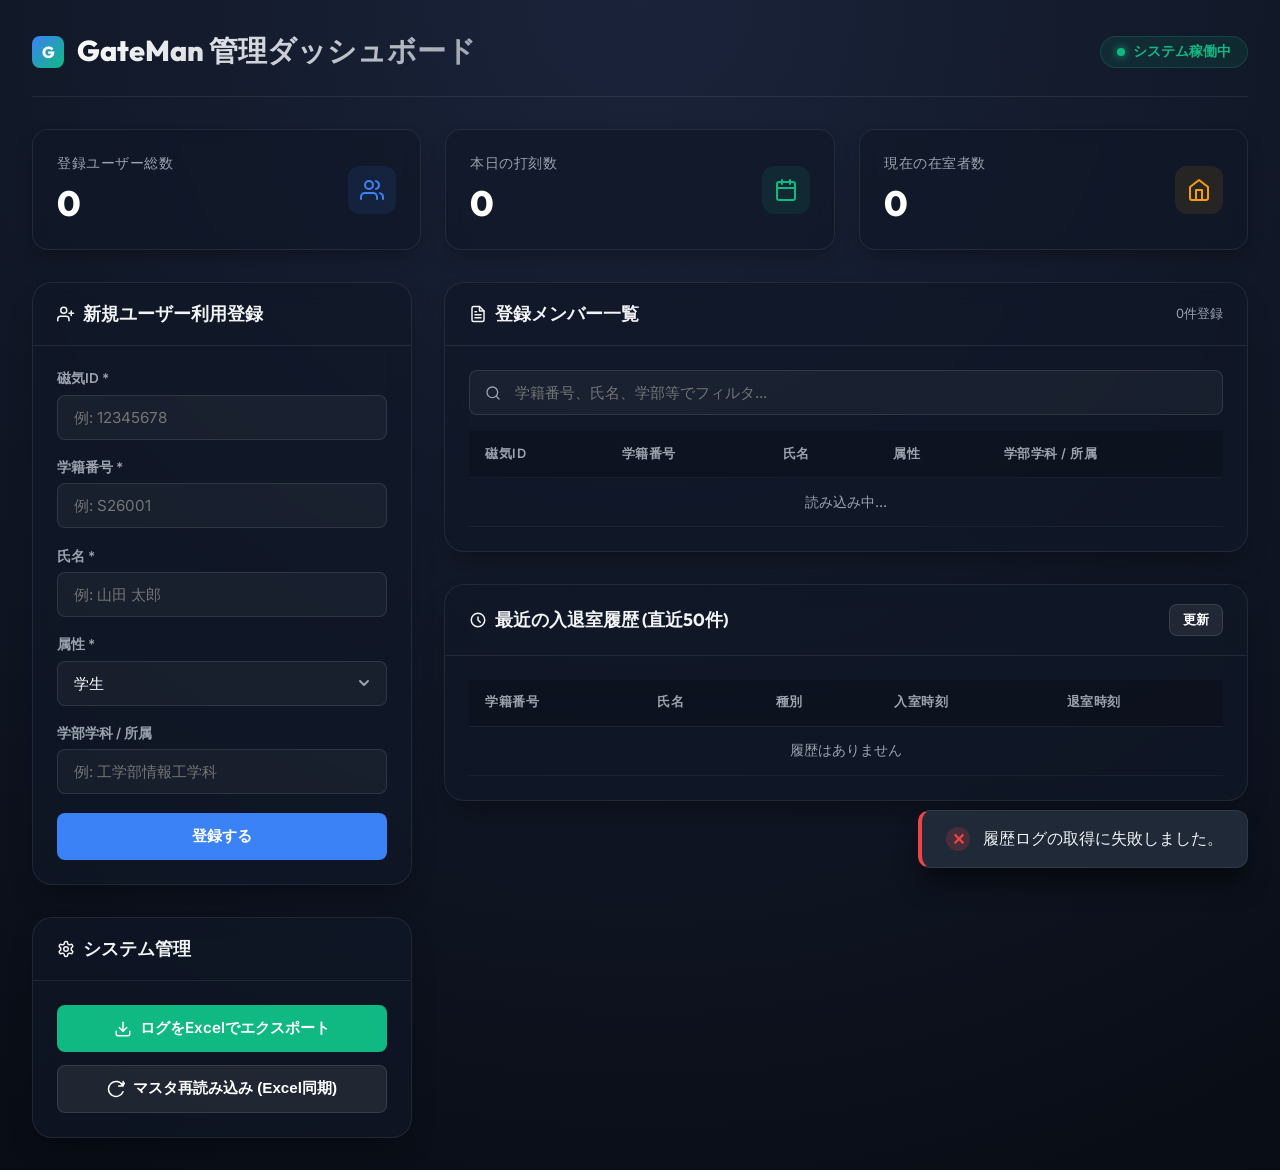
==== templates/admin.html @ 126aa4ab "initial commit" ====
<!DOCTYPE html>
<html lang="ja">
<head>
    <meta charset="UTF-8">
    <meta name="viewport" content="width=device-width, initial-scale=1.0">
    <title>GateMan - 管理者用ダッシュボード</title>
    <!-- Google Fonts -->
    <link rel="preconnect" href="https://fonts.googleapis.com">
    <link rel="preconnect" href="https://fonts.gstatic.com" crossorigin>
    <link href="https://fonts.googleapis.com/css2?family=Inter:wght@300;400;600;700&family=Outfit:wght@500;700;800&display=swap" rel="stylesheet">
    <style>
        :root {
            --bg-color: #080c14;
            --bg-gradient: radial-gradient(circle at 50% 0%, #1a233a 0%, #080c14 100%);
            --primary: #3b82f6;
            --primary-glow: rgba(59, 130, 246, 0.3);
            --success: #10b981;
            --warning: #f59e0b;
            --danger: #ef4444;
            --text-main: #f3f4f6;
            --text-muted: #9ca3af;
            --glass-bg: rgba(17, 24, 39, 0.7);
            --glass-border: rgba(255, 255, 255, 0.08);
            --card-padding: 1.5rem;
        }

        * {
            box-sizing: border-box;
            margin: 0;
            padding: 0;
        }

        body {
            font-family: 'Inter', 'Segoe UI', Meiryo, sans-serif;
            background: var(--bg-color);
            background-image: var(--bg-gradient);
            color: var(--text-main);
            min-height: 100vh;
            padding: 2rem;
        }

        .container {
            max-width: 1400px;
            margin: 0 auto;
            display: flex;
            flex-direction: column;
            gap: 2rem;
        }

        /* Header styling */
        header {
            display: flex;
            justify-content: space-between;
            align-items: center;
            border-bottom: 1px solid var(--glass-border);
            padding-bottom: 1.5rem;
        }

        .header-title {
            display: flex;
            align-items: center;
            gap: 0.8rem;
        }

        .logo-symbol {
            width: 32px;
            height: 32px;
            border-radius: 8px;
            background: linear-gradient(135deg, var(--primary), var(--success));
            display: flex;
            align-items: center;
            justify-content: center;
            font-weight: 800;
            color: #ffffff;
            font-family: 'Outfit', sans-serif;
        }

        h1 {
            font-family: 'Outfit', sans-serif;
            font-size: 1.8rem;
            font-weight: 800;
            background: linear-gradient(135deg, #ffffff, var(--text-muted));
            -webkit-background-clip: text;
            -webkit-text-fill-color: transparent;
        }

        .status-badge {
            display: flex;
            align-items: center;
            gap: 0.5rem;
            background: rgba(16, 185, 129, 0.1);
            color: var(--success);
            padding: 0.4rem 1rem;
            border-radius: 100px;
            font-size: 0.85rem;
            font-weight: 600;
            border: 1px solid rgba(16, 185, 129, 0.2);
        }

        .status-dot {
            width: 8px;
            height: 8px;
            border-radius: 50%;
            background: var(--success);
            box-shadow: 0 0 8px var(--success);
        }

        /* Stats Grid */
        .stats-grid {
            display: grid;
            grid-template-columns: repeat(auto-fit, minmax(280px, 1fr));
            gap: 1.5rem;
        }

        .stat-card {
            background: var(--glass-bg);
            border: 1px solid var(--glass-border);
            border-radius: 16px;
            padding: 1.5rem;
            display: flex;
            align-items: center;
            justify-content: space-between;
            box-shadow: 0 10px 20px -5px rgba(0, 0, 0, 0.3);
            backdrop-filter: blur(8px);
        }

        .stat-info h3 {
            font-size: 0.9rem;
            color: var(--text-muted);
            font-weight: 500;
            text-transform: uppercase;
            letter-spacing: 0.5px;
            margin-bottom: 0.5rem;
        }

        .stat-value {
            font-size: 2.2rem;
            font-weight: 800;
            font-family: 'Outfit', sans-serif;
            color: #ffffff;
        }

        .stat-icon {
            width: 48px;
            height: 48px;
            border-radius: 12px;
            background: rgba(59, 130, 246, 0.1);
            color: var(--primary);
            display: flex;
            align-items: center;
            justify-content: center;
        }

        .stat-card:nth-child(2) .stat-icon {
            background: rgba(16, 185, 129, 0.1);
            color: var(--success);
        }

        .stat-card:nth-child(3) .stat-icon {
            background: rgba(245, 158, 11, 0.1);
            color: var(--warning);
        }

        /* Main Dashboard Grid Layout */
        .dashboard-content {
            display: grid;
            grid-template-columns: 380px 1fr;
            gap: 2rem;
            align-items: start;
        }

        @media (max-width: 1024px) {
            .dashboard-content {
                grid-template-columns: 1fr;
            }
        }

        .panel-col {
            display: flex;
            flex-direction: column;
            gap: 2rem;
        }

        /* Card panels */
        .card {
            background: var(--glass-bg);
            border: 1px solid var(--glass-border);
            border-radius: 20px;
            box-shadow: 0 15px 30px -10px rgba(0, 0, 0, 0.4);
            backdrop-filter: blur(12px);
            overflow: hidden;
        }

        .card-header {
            padding: 1.2rem var(--card-padding);
            border-bottom: 1px solid var(--glass-border);
            display: flex;
            justify-content: space-between;
            align-items: center;
        }

        .card-title {
            font-family: 'Outfit', sans-serif;
            font-size: 1.1rem;
            font-weight: 700;
            display: flex;
            align-items: center;
            gap: 0.5rem;
        }

        .card-body {
            padding: var(--card-padding);
        }

        /* Forms */
        .form-group {
            margin-bottom: 1.2rem;
        }

        .form-group label {
            display: block;
            font-size: 0.85rem;
            font-weight: 600;
            color: var(--text-muted);
            margin-bottom: 0.4rem;
        }

        .form-control {
            width: 100%;
            background: rgba(255, 255, 255, 0.04);
            border: 1px solid rgba(255, 255, 255, 0.1);
            border-radius: 8px;
            padding: 0.75rem 1rem;
            color: #ffffff;
            font-family: inherit;
            font-size: 0.95rem;
            outline: none;
            transition: all 0.2s;
        }

        .form-control:focus {
            border-color: var(--primary);
            background: rgba(255, 255, 255, 0.08);
            box-shadow: 0 0 0 3px rgba(59, 130, 246, 0.15);
        }

        select.form-control {
            appearance: none;
            background-image: url("data:image/svg+xml,%3Csvg xmlns='http://www.w3.org/2000/svg' width='12' height='12' fill='none' stroke='%239ca3af' stroke-width='2' stroke-linecap='round' stroke-linejoin='round'%3E%3Cpolyline points='2 4 6 8 10 4'/%3E%3C/svg%3E");
            background-repeat: no-repeat;
            background-position: right 1rem center;
            padding-right: 2.5rem;
        }

        select.form-control option {
            background-color: #111827;
            color: #ffffff;
        }

        /* Buttons */
        .btn {
            width: 100%;
            padding: 0.8rem 1.2rem;
            border: none;
            border-radius: 8px;
            font-size: 0.95rem;
            font-weight: 600;
            cursor: pointer;
            display: inline-flex;
            align-items: center;
            justify-content: center;
            gap: 0.5rem;
            transition: all 0.2s;
            color: #ffffff;
        }

        .btn-primary {
            background: var(--primary);
        }

        .btn-primary:hover {
            background: #2563eb;
            box-shadow: 0 0 15px var(--primary-glow);
        }

        .btn-success {
            background: var(--success);
        }

        .btn-success:hover {
            background: #059669;
            box-shadow: 0 0 15px rgba(16, 185, 129, 0.3);
        }

        .btn-secondary {
            background: rgba(255, 255, 255, 0.08);
            border: 1px solid rgba(255, 255, 255, 0.1);
        }

        .btn-secondary:hover {
            background: rgba(255, 255, 255, 0.15);
        }

        .btn-group {
            display: flex;
            flex-direction: column;
            gap: 0.8rem;
        }

        /* Tables & Lists */
        .table-responsive {
            width: 100%;
            overflow-x: auto;
        }

        .data-table {
            width: 100%;
            border-collapse: collapse;
            text-align: left;
            font-size: 0.9rem;
        }

        .data-table th, .data-table td {
            padding: 0.9rem 1rem;
            border-bottom: 1px solid rgba(255, 255, 255, 0.05);
        }

        .data-table th {
            font-weight: 600;
            color: var(--text-muted);
            background: rgba(0, 0, 0, 0.2);
            font-size: 0.8rem;
            text-transform: uppercase;
            letter-spacing: 0.5px;
        }

        .data-table tbody tr:hover {
            background: rgba(255, 255, 255, 0.02);
        }

        .scrollable-box {
            max-height: 400px;
            overflow-y: auto;
        }

        .scrollable-box::-webkit-scrollbar {
            width: 6px;
        }

        .scrollable-box::-webkit-scrollbar-track {
            background: transparent;
        }

        .scrollable-box::-webkit-scrollbar-thumb {
            background: rgba(255, 255, 255, 0.1);
            border-radius: 3px;
        }

        .scrollable-box::-webkit-scrollbar-thumb:hover {
            background: rgba(255, 255, 255, 0.2);
        }

        /* Badges */
        .badge {
            display: inline-block;
            padding: 0.2rem 0.5rem;
            border-radius: 4px;
            font-size: 0.75rem;
            font-weight: 600;
        }

        .badge-enter {
            background: rgba(16, 185, 129, 0.15);
            color: var(--success);
            border: 1px solid rgba(16, 185, 129, 0.2);
        }

        .badge-exit {
            background: rgba(244, 63, 94, 0.15);
            color: #f43f5e;
            border: 1px solid rgba(244, 63, 94, 0.2);
        }

        .badge-role {
            background: rgba(59, 130, 246, 0.15);
            color: var(--primary);
            border: 1px solid rgba(59, 130, 246, 0.2);
        }

        /* Toast Message */
        .toast {
            position: fixed;
            bottom: 2rem;
            right: 2rem;
            background: #1f2937;
            border: 1px solid var(--glass-border);
            border-radius: 12px;
            padding: 1rem 1.5rem;
            box-shadow: 0 20px 25px -5px rgba(0, 0, 0, 0.5);
            display: flex;
            align-items: center;
            gap: 0.8rem;
            z-index: 100;
            transform: translateY(100px);
            opacity: 0;
            transition: all 0.3s cubic-bezier(0.175, 0.885, 0.32, 1.275);
        }

        .toast.show {
            transform: translateY(0);
            opacity: 1;
        }

        .toast-icon {
            width: 24px;
            height: 24px;
            border-radius: 50%;
            display: flex;
            align-items: center;
            justify-content: center;
            font-weight: bold;
        }

        .toast-success {
            border-left: 4px solid var(--success);
        }

        .toast-success .toast-icon {
            background: rgba(16, 185, 129, 0.2);
            color: var(--success);
        }

        .toast-error {
            border-left: 4px solid var(--danger);
        }

        .toast-error .toast-icon {
            background: rgba(239, 68, 68, 0.2);
            color: var(--danger);
        }

        /* Utilities */
        .search-bar {
            margin-bottom: 1rem;
            position: relative;
        }

        .search-bar svg {
            position: absolute;
            left: 1rem;
            top: 50%;
            transform: translateY(-50%);
            color: var(--text-muted);
        }

        .search-bar .form-control {
            padding-left: 2.8rem;
        }
    </style>
</head>
<body>

    <div class="container">
        <!-- Header -->
        <header>
            <div class="header-title">
                <div class="logo-symbol">G</div>
                <h1>GateMan 管理ダッシュボード</h1>
            </div>
            <div class="status-badge">
                <span class="status-dot"></span>
                <span id="system-status">システム稼働中</span>
            </div>
        </header>

        <!-- Stats Grid -->
        <div class="stats-grid">
            <div class="stat-card">
                <div class="stat-info">
                    <h3>登録ユーザー総数</h3>
                    <div class="stat-value" id="stat-users">0</div>
                </div>
                <div class="stat-icon">
                    <svg width="24" height="24" viewBox="0 0 24 24" fill="none" stroke="currentColor" stroke-width="2" stroke-linecap="round" stroke-linejoin="round"><path d="M17 21v-2a4 4 0 0 0-4-4H5a4 4 0 0 0-4 4v2"/><circle cx="9" cy="7" r="4"/><path d="M23 21v-2a4 4 0 0 0-3-3.87"/><path d="M16 3.13a4 4 0 0 1 0 7.75"/></svg>
                </div>
            </div>
            <div class="stat-card">
                <div class="stat-info">
                    <h3>本日の打刻数</h3>
                    <div class="stat-value" id="stat-today-logs">0</div>
                </div>
                <div class="stat-icon">
                    <svg width="24" height="24" viewBox="0 0 24 24" fill="none" stroke="currentColor" stroke-width="2" stroke-linecap="round" stroke-linejoin="round"><rect x="3" y="4" width="18" height="18" rx="2" ry="2"/><line x1="16" y1="2" x2="16" y2="6"/><line x1="8" y1="2" x2="8" y2="6"/><line x1="3" y1="10" x2="21" y2="10"/></svg>
                </div>
            </div>
            <div class="stat-card">
                <div class="stat-info">
                    <h3>現在の在室者数</h3>
                    <div class="stat-value" id="stat-active-users">0</div>
                </div>
                <div class="stat-icon">
                    <svg width="24" height="24" viewBox="0 0 24 24" fill="none" stroke="currentColor" stroke-width="2" stroke-linecap="round" stroke-linejoin="round"><path d="M3 9l9-7 9 7v11a2 2 0 0 1-2 2H5a2 2 0 0 1-2-2z"/><polyline points="9 22 9 12 15 12 15 22"/></svg>
                </div>
            </div>
        </div>

        <!-- Dashboard Layout -->
        <div class="dashboard-content">
            <!-- Left Side controls -->
            <div class="panel-col">
                <!-- Registration Form -->
                <div class="card">
                    <div class="card-header">
                        <div class="card-title">
                            <svg width="18" height="18" viewBox="0 0 24 24" fill="none" stroke="currentColor" stroke-width="2" stroke-linecap="round" stroke-linejoin="round"><path d="M16 21v-2a4 4 0 0 0-4-4H5a4 4 0 0 0-4 4v2"/><circle cx="9" cy="7" r="4"/><line x1="19" y1="8" x2="19" y2="14"/><line x1="22" y1="11" x2="16" y2="11"/></svg>
                            新規ユーザー利用登録
                        </div>
                    </div>
                    <div class="card-body">
                        <form id="reg-form" onsubmit="registerUser(event)">
                            <div class="form-group">
                                <label for="reg-card-id">磁気ID *</label>
                                <input type="text" id="reg-card-id" class="form-control" placeholder="例: 12345678" required>
                            </div>
                            <div class="form-group">
                                <label for="reg-student-id">学籍番号 *</label>
                                <input type="text" id="reg-student-id" class="form-control" placeholder="例: S26001" required>
                            </div>
                            <div class="form-group">
                                <label for="reg-name">氏名 *</label>
                                <input type="text" id="reg-name" class="form-control" placeholder="例: 山田 太郎" required>
                            </div>
                            <div class="form-group">
                                <label for="reg-attribute">属性 *</label>
                                <select id="reg-attribute" class="form-control" required>
                                    <option value="学生">学生</option>
                                    <option value="学生スタッフ">学生スタッフ</option>
                                    <option value="教職員">教職員</option>
                                </select>
                            </div>
                            <div class="form-group">
                                <label for="reg-department">学部学科 / 所属</label>
                                <input type="text" id="reg-department" class="form-control" placeholder="例: 工学部情報工学科">
                            </div>
                            <button type="submit" class="btn btn-primary">
                                登録する
                            </button>
                        </form>
                    </div>
                </div>

                <!-- System Controls -->
                <div class="card">
                    <div class="card-header">
                        <div class="card-title">
                            <svg width="18" height="18" viewBox="0 0 24 24" fill="none" stroke="currentColor" stroke-width="2" stroke-linecap="round" stroke-linejoin="round"><path d="M12.22 2h-.44a2 2 0 0 0-2 2v.18a2 2 0 0 1-1 1.73l-.43.25a2 2 0 0 1-2 0l-.15-.08a2 2 0 0 0-2.73.73l-.22.38a2 2 0 0 0 .73 2.73l.15.1a2 2 0 0 1 1 1.72v.51a2 2 0 0 1-1 1.74l-.15.09a2 2 0 0 0-.73 2.73l.22.38a2 2 0 0 0 2.73.73l.15-.08a2 2 0 0 1 2 0l.43.25a2 2 0 0 1 1 1.73V20a2 2 0 0 0 2 2h.44a2 2 0 0 0 2-2v-.18a2 2 0 0 1 1-1.73l.43-.25a2 2 0 0 1 2 0l.15.08a2 2 0 0 0 2.73-.73l.22-.39a2 2 0 0 0-.73-2.73l-.15-.08a2 2 0 0 1-1-1.74v-.5a2 2 0 0 1 1-1.74l.15-.1a2 2 0 0 0 .73-2.73l-.22-.38a2 2 0 0 0-2.73-.73l-.15.08a2 2 0 0 1-2 0l-.43-.25a2 2 0 0 1-1-1.73V4a2 2 0 0 0-2-2z"/><circle cx="12" cy="12" r="3"/></svg>
                            システム管理
                        </div>
                    </div>
                    <div class="card-body">
                        <div class="btn-group">
                            <a href="/api/export" class="btn btn-success" style="text-decoration:none;">
                                <svg width="18" height="18" viewBox="0 0 24 24" fill="none" stroke="currentColor" stroke-width="2" stroke-linecap="round" stroke-linejoin="round"><path d="M21 15v4a2 2 0 0 1-2 2H5a2 2 0 0 1-2-2v-4"/><polyline points="7 10 12 15 17 10"/><line x1="12" y1="15" x2="12" y2="3"/></svg>
                                ログをExcelでエクスポート
                            </a>
                            <button class="btn btn-secondary" onclick="reloadMasterCache()">
                                <svg width="18" height="18" viewBox="0 0 24 24" fill="none" stroke="currentColor" stroke-width="2" stroke-linecap="round" stroke-linejoin="round"><path d="M21.5 2v6h-6M21.34 15.57a10 10 0 1 1-.57-8.38l5.67-5.67"/></svg>
                                マスタ再読み込み (Excel同期)
                            </button>
                        </div>
                    </div>
                </div>
            </div>

            <!-- Right Side panels -->
            <div class="panel-col" style="flex:1;">
                <!-- Registered Users List -->
                <div class="card">
                    <div class="card-header">
                        <div class="card-title">
                            <svg width="18" height="18" viewBox="0 0 24 24" fill="none" stroke="currentColor" stroke-width="2" stroke-linecap="round" stroke-linejoin="round"><path d="M14 2H6a2 2 0 0 0-2 2v16a2 2 0 0 0 2 2h12a2 2 0 0 0 2-2V8z"/><polyline points="14 2 14 8 20 8"/><line x1="16" y1="13" x2="8" y2="13"/><line x1="16" y1="17" x2="8" y2="17"/><polyline points="10 9 9 9 8 9"/></svg>
                            登録メンバー一覧
                        </div>
                        <span style="font-size: 0.8rem; color: var(--text-muted);" id="user-count-lbl">0件登録</span>
                    </div>
                    <div class="card-body">
                        <div class="search-bar">
                            <svg width="16" height="16" viewBox="0 0 24 24" fill="none" stroke="currentColor" stroke-width="2" stroke-linecap="round" stroke-linejoin="round"><circle cx="11" cy="11" r="8"/><line x1="21" y1="21" x2="16.65" y2="16.65"/></svg>
                            <input type="text" id="search-users-input" class="form-control" placeholder="学籍番号、氏名、学部等でフィルタ..." oninput="filterUsersTable()">
                        </div>
                        
                        <div class="table-responsive scrollable-box">
                            <table class="data-table" id="users-table">
                                <thead>
                                    <tr>
                                        <th>磁気ID</th>
                                        <th>学籍番号</th>
                                        <th>氏名</th>
                                        <th>属性</th>
                                        <th>学部学科 / 所属</th>
                                    </tr>
                                </thead>
                                <tbody id="users-list-body">
                                    <tr>
                                        <td colspan="5" style="text-align: center; color: var(--text-muted);">読み込み中...</td>
                                    </tr>
                                </tbody>
                            </table>
                        </div>
                    </div>
                </div>

                <!-- Recent Logs -->
                <div class="card">
                    <div class="card-header">
                        <div class="card-title">
                            <svg width="18" height="18" viewBox="0 0 24 24" fill="none" stroke="currentColor" stroke-width="2" stroke-linecap="round" stroke-linejoin="round"><path d="M12 8v4l3 3m6-3a9 9 0 11-18 0 9 9 0 0118 0z"/></svg>
                            最近の入退室履歴 (直近50件)
                        </div>
                        <button class="btn btn-secondary" onclick="loadRecentLogs()" style="width:auto; padding:0.4rem 0.8rem; font-size:0.8rem;">
                            更新
                        </button>
                    </div>
                    <div class="card-body">
                        <div class="table-responsive scrollable-box">
                            <table class="data-table">
                                <thead>
                                    <tr>
                                        <th>学籍番号</th>
                                        <th>氏名</th>
                                        <th>種別</th>
                                        <th>入室時刻</th>
                                        <th>退室時刻</th>
                                    </tr>
                                </thead>
                                <tbody id="logs-list-body">
                                    <tr>
                                        <td colspan="5" style="text-align: center; color: var(--text-muted);">履歴はありません</td>
                                    </tr>
                                </tbody>
                            </table>
                        </div>
                    </div>
                </div>
            </div>
        </div>
    </div>

    <!-- Toast Notifications -->
    <div class="toast" id="toast-el">
        <div class="toast-icon" id="toast-icon">✓</div>
        <div id="toast-text">通知メッセージ</div>
    </div>

    <script>
        // Global variables
        let registeredUsers = [];

        // Show Toast Utility
        function showToast(message, isSuccess = true) {
            const toast = document.getElementById('toast-el');
            const toastText = document.getElementById('toast-text');
            const toastIcon = document.getElementById('toast-icon');

            toast.className = isSuccess ? 'toast show toast-success' : 'toast show toast-error';
            toastIcon.textContent = isSuccess ? '✓' : '✕';
            toastText.textContent = message;

            setTimeout(() => {
                toast.classList.remove('show');
            }, 4000);
        }

        // Fetch registered users list from API
        function loadUsers() {
            fetch('/api/users')
                .then(response => response.json())
                .then(data => {
                    registeredUsers = data || [];
                    renderUsersTable(registeredUsers);
                    
                    // Update stats
                    document.getElementById('stat-users').textContent = registeredUsers.length;
                    document.getElementById('user-count-lbl').textContent = `${registeredUsers.length}件登録`;
                })
                .catch(error => {
                    console.error('Error loading users:', error);
                    showToast('ユーザー情報の取得に失敗しました。', false);
                });
        }

        // Render Users Table
        function renderUsersTable(users) {
            const tbody = document.getElementById('users-list-body');
            if (users.length === 0) {
                tbody.innerHTML = `<tr><td colspan="5" style="text-align: center; color: var(--text-muted);">登録ユーザーはいません</td></tr>`;
                return;
            }

            tbody.innerHTML = users.map(user => `
                <tr>
                    <td><code>${escapeHtml(user.CardID)}</code></td>
                    <td>${escapeHtml(user.StudentID)}</td>
                    <td style="font-weight: 600;">${escapeHtml(user.Name)}</td>
                    <td><span class="badge badge-role">${escapeHtml(user.Attribute)}</span></td>
                    <td>${escapeHtml(user.Department || '-')}</td>
                </tr>
            `).join('');
        }

        // Filter Users Table
        function filterUsersTable() {
            const query = document.getElementById('search-users-input').value.toLowerCase().trim();
            if (!query) {
                renderUsersTable(registeredUsers);
                return;
            }

            const filtered = registeredUsers.filter(u => 
                u.CardID.toLowerCase().includes(query) ||
                u.StudentID.toLowerCase().includes(query) ||
                u.Name.toLowerCase().includes(query) ||
                u.Attribute.toLowerCase().includes(query) ||
                (u.Department && u.Department.toLowerCase().includes(query))
            );
            renderUsersTable(filtered);
        }

        // Fetch recent logs list from API
        function loadRecentLogs() {
            fetch('/api/logs')
                .then(response => response.json())
                .then(data => {
                    renderLogsTable(data.logs || []);
                    
                    // Update stats
                    document.getElementById('stat-today-logs').textContent = data.todayLogsCount || 0;
                    document.getElementById('stat-active-users').textContent = data.activeUsersCount || 0;
                })
                .catch(error => {
                    console.error('Error loading logs:', error);
                    showToast('履歴ログの取得に失敗しました。', false);
                });
        }

        // Render Logs Table
        function renderLogsTable(logs) {
            const tbody = document.getElementById('logs-list-body');
            if (logs.length === 0) {
                tbody.innerHTML = `<tr><td colspan="5" style="text-align: center; color: var(--text-muted);">履歴はありません</td></tr>`;
                return;
            }

            tbody.innerHTML = logs.map(log => {
                let statusBadge = '';
                if (log.ExitAt) {
                    if (!log.EnterAt) {
                        statusBadge = '<span class="badge badge-exit" style="background: rgba(245, 158, 11, 0.15); color: var(--warning); border-color: rgba(245,158,11,0.2);">退室のみ</span>';
                    } else {
                        statusBadge = '<span class="badge badge-exit">退室済</span>';
                    }
                } else {
                    statusBadge = '<span class="badge badge-enter">入室中</span>';
                }

                return `
                    <tr>
                        <td>${escapeHtml(log.StudentID)}</td>
                        <td style="font-weight: 600;">${escapeHtml(log.Name)}</td>
                        <td>${statusBadge}</td>
                        <td>${log.EnterAt ? formatDateString(log.EnterAt) : '<span style="color:var(--text-muted);">-</span>'}</td>
                        <td>${log.ExitAt ? formatDateString(log.ExitAt) : '<span style="color:var(--text-muted); font-style:italic;">入室中</span>'}</td>
                    </tr>
                `;
            }).join('');
        }

        // Helper to format dates cleanly
        function formatDateString(str) {
            if (!str) return '-';
            // Output format: YYYY-MM-DD HH:mm:ss -> MM/DD HH:mm
            try {
                const parts = str.split(' ');
                if (parts.length >= 2) {
                    const dateParts = parts[0].split('-');
                    const timeParts = parts[1].split(':');
                    return `${dateParts[1]}/${dateParts[2]} ${timeParts[0]}:${timeParts[1]}`;
                }
            } catch (e) {}
            return str;
        }

        // Register new user form handler
        function registerUser(event) {
            event.preventDefault();
            
            const cardID = document.getElementById('reg-card-id').value.trim();
            const studentID = document.getElementById('reg-student-id').value.trim();
            const name = document.getElementById('reg-name').value.trim();
            const attribute = document.getElementById('reg-attribute').value;
            const department = document.getElementById('reg-department').value.trim();

            const formData = new FormData();
            formData.append('card_id', cardID);
            formData.append('student_id', studentID);
            formData.append('name', name);
            formData.append('attribute', attribute);
            formData.append('department', department);

            fetch('/api/users', {
                method: 'POST',
                body: formData
            })
            .then(response => response.json())
            .then(data => {
                if (data.success) {
                    showToast('新規ユーザー登録が成功しました。');
                    document.getElementById('reg-form').reset();
                    loadUsers();
                } else {
                    showToast('登録エラー: ' + data.message, false);
                }
            })
            .catch(error => {
                console.error('Error registering:', error);
                showToast('サーバー通信エラーが発生しました。', false);
            });
        }

        // Reload Master Cache from NAS File
        function reloadMasterCache() {
            fetch('/api/users/reload', {
                method: 'POST'
            })
            .then(response => response.json())
            .then(data => {
                if (data.success) {
                    showToast(`マスタを再読込しました。(${data.count} 名のデータをロード)`);
                    loadUsers();
                } else {
                    showToast('読み込みエラー: ' + data.message, false);
                }
            })
            .catch(error => {
                console.error('Error reloading:', error);
                showToast('サーバー通信エラーが発生しました。', false);
            });
        }

        // Escape HTML to prevent XSS
        function escapeHtml(unsafe) {
            if (!unsafe) return '';
            return unsafe
                 .replace(/&/g, "&amp;")
                 .replace(/</g, "&lt;")
                 .replace(/>/g, "&gt;")
                 .replace(/"/g, "&quot;")
                 .replace(/'/g, "&#039;");
        }

        // Initial Data Load
        window.addEventListener('DOMContentLoaded', () => {
            loadUsers();
            loadRecentLogs();
            // Auto refresh logs every 10 seconds
            setInterval(loadRecentLogs, 10000);
        });
    </script>
</body>
</html>
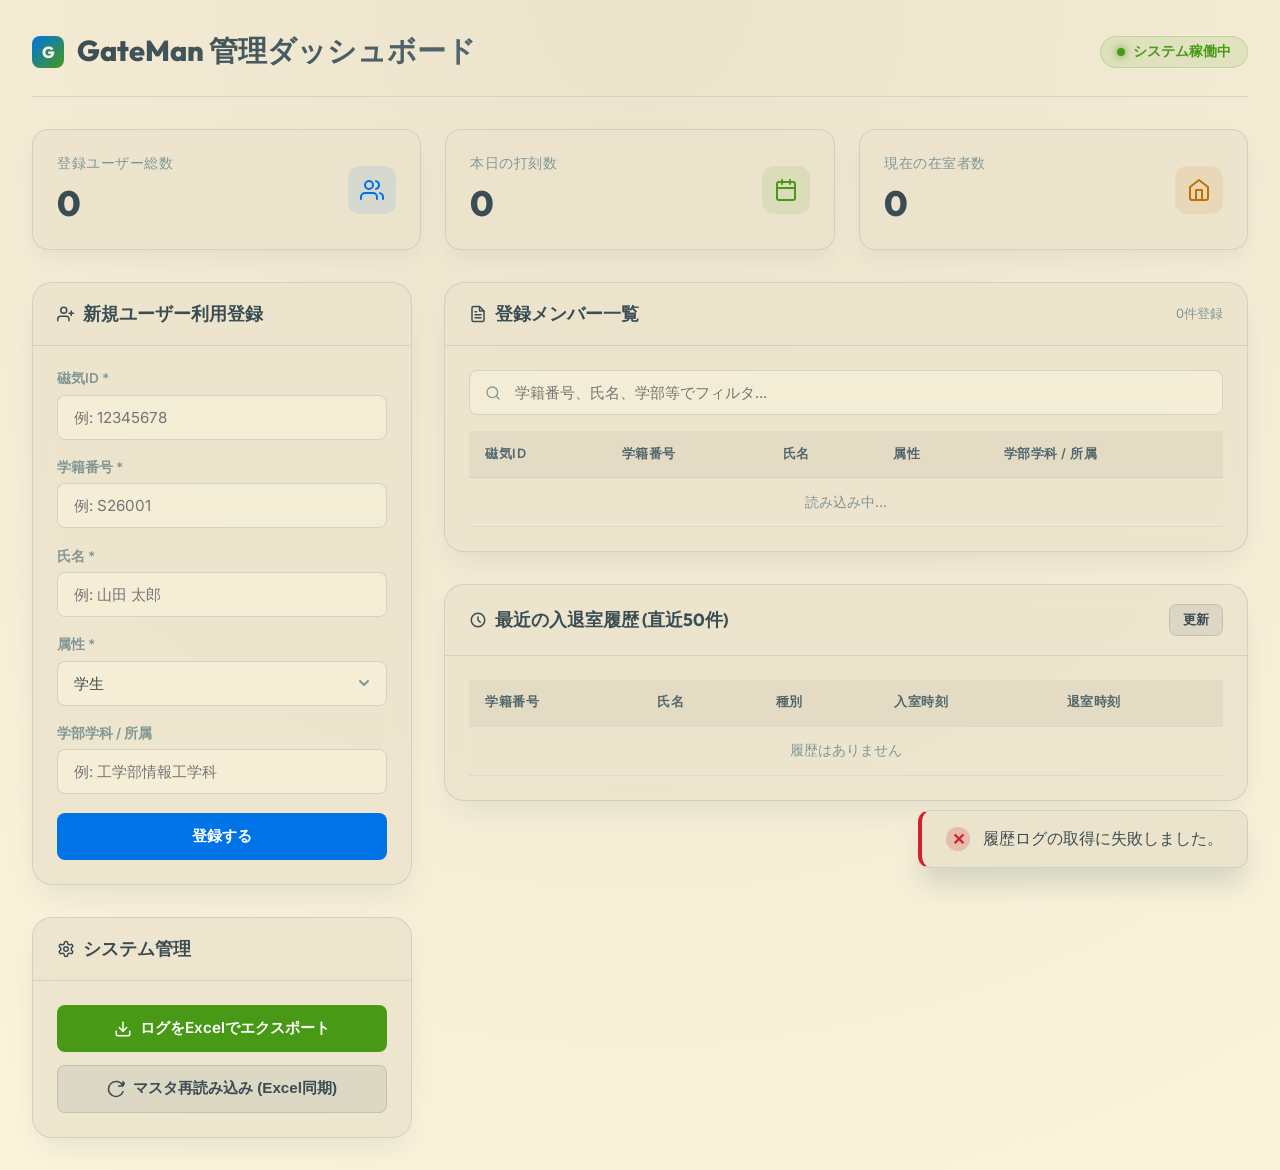
==== commit f7f1284c: "themeをselenized light化" ====
--- a/templates/admin.html
+++ b/templates/admin.html
@@ -10,17 +10,18 @@
     <link href="https://fonts.googleapis.com/css2?family=Inter:wght@300;400;600;700&family=Outfit:wght@500;700;800&display=swap" rel="stylesheet">
     <style>
         :root {
-            --bg-color: #080c14;
-            --bg-gradient: radial-gradient(circle at 50% 0%, #1a233a 0%, #080c14 100%);
-            --primary: #3b82f6;
-            --primary-glow: rgba(59, 130, 246, 0.3);
-            --success: #10b981;
-            --warning: #f59e0b;
-            --danger: #ef4444;
-            --text-main: #f3f4f6;
-            --text-muted: #9ca3af;
-            --glass-bg: rgba(17, 24, 39, 0.7);
-            --glass-border: rgba(255, 255, 255, 0.08);
+            --bg-color: #fbf3db;
+            --bg-gradient: radial-gradient(circle at 50% 0%, #ece3cc 0%, #fbf3db 100%);
+            --primary: #0073e6;
+            --primary-glow: rgba(0, 115, 230, 0.2);
+            --success: #489916;
+            --warning: #c47000;
+            --danger: #d2212d;
+            --text-main: #3a4d53;
+            --text-muted: #819795;
+            --text-normal: #53676d;
+            --glass-bg: rgba(236, 227, 204, 0.8);
+            --glass-border: rgba(129, 151, 149, 0.25);
             --card-padding: 1.5rem;
         }
 
@@ -71,7 +72,7 @@
             align-items: center;
             justify-content: center;
             font-weight: 800;
-            color: #ffffff;
+            color: #fbf3db;
             font-family: 'Outfit', sans-serif;
         }
 
@@ -79,7 +80,7 @@
             font-family: 'Outfit', sans-serif;
             font-size: 1.8rem;
             font-weight: 800;
-            background: linear-gradient(135deg, #ffffff, var(--text-muted));
+            background: linear-gradient(135deg, var(--text-main), var(--text-normal));
             -webkit-background-clip: text;
             -webkit-text-fill-color: transparent;
         }
@@ -88,13 +89,13 @@
             display: flex;
             align-items: center;
             gap: 0.5rem;
-            background: rgba(16, 185, 129, 0.1);
+            background: rgba(72, 153, 22, 0.1);
             color: var(--success);
             padding: 0.4rem 1rem;
             border-radius: 100px;
             font-size: 0.85rem;
             font-weight: 600;
-            border: 1px solid rgba(16, 185, 129, 0.2);
+            border: 1px solid rgba(72, 153, 22, 0.2);
         }
 
         .status-dot {
@@ -120,7 +121,7 @@
             display: flex;
             align-items: center;
             justify-content: space-between;
-            box-shadow: 0 10px 20px -5px rgba(0, 0, 0, 0.3);
+            box-shadow: 0 10px 20px -5px rgba(129, 151, 149, 0.15);
             backdrop-filter: blur(8px);
         }
 
@@ -137,14 +138,14 @@
             font-size: 2.2rem;
             font-weight: 800;
             font-family: 'Outfit', sans-serif;
-            color: #ffffff;
+            color: var(--text-main);
         }
 
         .stat-icon {
             width: 48px;
             height: 48px;
             border-radius: 12px;
-            background: rgba(59, 130, 246, 0.1);
+            background: rgba(0, 115, 230, 0.1);
             color: var(--primary);
             display: flex;
             align-items: center;
@@ -152,12 +153,12 @@
         }
 
         .stat-card:nth-child(2) .stat-icon {
-            background: rgba(16, 185, 129, 0.1);
+            background: rgba(72, 153, 22, 0.1);
             color: var(--success);
         }
 
         .stat-card:nth-child(3) .stat-icon {
-            background: rgba(245, 158, 11, 0.1);
+            background: rgba(196, 112, 0, 0.1);
             color: var(--warning);
         }
 
@@ -186,7 +187,7 @@
             background: var(--glass-bg);
             border: 1px solid var(--glass-border);
             border-radius: 20px;
-            box-shadow: 0 15px 30px -10px rgba(0, 0, 0, 0.4);
+            box-shadow: 0 15px 30px -10px rgba(129, 151, 149, 0.2);
             backdrop-filter: blur(12px);
             overflow: hidden;
         }
@@ -206,6 +207,7 @@
             display: flex;
             align-items: center;
             gap: 0.5rem;
+            color: var(--text-main);
         }
 
         .card-body {
@@ -227,11 +229,11 @@
 
         .form-control {
             width: 100%;
-            background: rgba(255, 255, 255, 0.04);
-            border: 1px solid rgba(255, 255, 255, 0.1);
+            background: rgba(251, 243, 219, 0.6);
+            border: 1px solid rgba(129, 151, 149, 0.3);
             border-radius: 8px;
             padding: 0.75rem 1rem;
-            color: #ffffff;
+            color: var(--text-main);
             font-family: inherit;
             font-size: 0.95rem;
             outline: none;
@@ -240,21 +242,21 @@
 
         .form-control:focus {
             border-color: var(--primary);
-            background: rgba(255, 255, 255, 0.08);
-            box-shadow: 0 0 0 3px rgba(59, 130, 246, 0.15);
+            background: rgba(251, 243, 219, 0.9);
+            box-shadow: 0 0 0 3px rgba(0, 115, 230, 0.15);
         }
 
         select.form-control {
             appearance: none;
-            background-image: url("data:image/svg+xml,%3Csvg xmlns='http://www.w3.org/2000/svg' width='12' height='12' fill='none' stroke='%239ca3af' stroke-width='2' stroke-linecap='round' stroke-linejoin='round'%3E%3Cpolyline points='2 4 6 8 10 4'/%3E%3C/svg%3E");
+            background-image: url("data:image/svg+xml,%3Csvg xmlns='http://www.w3.org/2000/svg' width='12' height='12' fill='none' stroke='%23819795' stroke-width='2' stroke-linecap='round' stroke-linejoin='round'%3E%3Cpolyline points='2 4 6 8 10 4'/%3E%3C/svg%3E");
             background-repeat: no-repeat;
             background-position: right 1rem center;
             padding-right: 2.5rem;
         }
 
         select.form-control option {
-            background-color: #111827;
-            color: #ffffff;
+            background-color: #ece3cc;
+            color: var(--text-main);
         }
 
         /* Buttons */
@@ -279,7 +281,7 @@
         }
 
         .btn-primary:hover {
-            background: #2563eb;
+            background: #0082ff;
             box-shadow: 0 0 15px var(--primary-glow);
         }
 
@@ -288,17 +290,18 @@
         }
 
         .btn-success:hover {
-            background: #059669;
-            box-shadow: 0 0 15px rgba(16, 185, 129, 0.3);
+            background: #60bc00;
+            box-shadow: 0 0 15px rgba(72, 153, 22, 0.3);
         }
 
         .btn-secondary {
-            background: rgba(255, 255, 255, 0.08);
-            border: 1px solid rgba(255, 255, 255, 0.1);
+            background: rgba(83, 103, 109, 0.1);
+            border: 1px solid rgba(83, 103, 109, 0.2);
+            color: var(--text-main);
         }
 
         .btn-secondary:hover {
-            background: rgba(255, 255, 255, 0.15);
+            background: rgba(83, 103, 109, 0.2);
         }
 
         .btn-group {
@@ -322,20 +325,20 @@
 
         .data-table th, .data-table td {
             padding: 0.9rem 1rem;
-            border-bottom: 1px solid rgba(255, 255, 255, 0.05);
+            border-bottom: 1px solid rgba(129, 151, 149, 0.15);
         }
 
         .data-table th {
             font-weight: 600;
-            color: var(--text-muted);
-            background: rgba(0, 0, 0, 0.2);
+            color: var(--text-normal);
+            background: rgba(213, 205, 182, 0.4);
             font-size: 0.8rem;
             text-transform: uppercase;
             letter-spacing: 0.5px;
         }
 
         .data-table tbody tr:hover {
-            background: rgba(255, 255, 255, 0.02);
+            background: rgba(255, 255, 255, 0.3);
         }
 
         .scrollable-box {
@@ -352,12 +355,12 @@
         }
 
         .scrollable-box::-webkit-scrollbar-thumb {
-            background: rgba(255, 255, 255, 0.1);
+            background: rgba(129, 151, 149, 0.3);
             border-radius: 3px;
         }
 
         .scrollable-box::-webkit-scrollbar-thumb:hover {
-            background: rgba(255, 255, 255, 0.2);
+            background: rgba(129, 151, 149, 0.5);
         }
 
         /* Badges */
@@ -370,21 +373,21 @@
         }
 
         .badge-enter {
-            background: rgba(16, 185, 129, 0.15);
+            background: rgba(72, 153, 22, 0.15);
             color: var(--success);
-            border: 1px solid rgba(16, 185, 129, 0.2);
+            border: 1px solid rgba(72, 153, 22, 0.25);
         }
 
         .badge-exit {
-            background: rgba(244, 63, 94, 0.15);
-            color: #f43f5e;
-            border: 1px solid rgba(244, 63, 94, 0.2);
+            background: rgba(210, 33, 45, 0.15);
+            color: var(--danger);
+            border: 1px solid rgba(210, 33, 45, 0.25);
         }
 
         .badge-role {
-            background: rgba(59, 130, 246, 0.15);
+            background: rgba(0, 115, 230, 0.15);
             color: var(--primary);
-            border: 1px solid rgba(59, 130, 246, 0.2);
+            border: 1px solid rgba(0, 115, 230, 0.25);
         }
 
         /* Toast Message */
@@ -392,11 +395,11 @@
             position: fixed;
             bottom: 2rem;
             right: 2rem;
-            background: #1f2937;
+            background: #ece3cc;
             border: 1px solid var(--glass-border);
             border-radius: 12px;
             padding: 1rem 1.5rem;
-            box-shadow: 0 20px 25px -5px rgba(0, 0, 0, 0.5);
+            box-shadow: 0 20px 25px -5px rgba(129, 151, 149, 0.3);
             display: flex;
             align-items: center;
             gap: 0.8rem;
@@ -404,6 +407,7 @@
             transform: translateY(100px);
             opacity: 0;
             transition: all 0.3s cubic-bezier(0.175, 0.885, 0.32, 1.275);
+            color: var(--text-main);
         }
 
         .toast.show {
@@ -426,7 +430,7 @@
         }
 
         .toast-success .toast-icon {
-            background: rgba(16, 185, 129, 0.2);
+            background: rgba(72, 153, 22, 0.2);
             color: var(--success);
         }
 
@@ -435,7 +439,7 @@
         }
 
         .toast-error .toast-icon {
-            background: rgba(239, 68, 68, 0.2);
+            background: rgba(210, 33, 45, 0.2);
             color: var(--danger);
         }
 
@@ -755,7 +759,7 @@
                 let statusBadge = '';
                 if (log.ExitAt) {
                     if (!log.EnterAt) {
-                        statusBadge = '<span class="badge badge-exit" style="background: rgba(245, 158, 11, 0.15); color: var(--warning); border-color: rgba(245,158,11,0.2);">退室のみ</span>';
+                        statusBadge = '<span class="badge badge-exit" style="background: rgba(196, 112, 0, 0.15); color: var(--warning); border-color: rgba(196, 112, 0, 0.25);">退室のみ</span>';
                     } else {
                         statusBadge = '<span class="badge badge-exit">退室済</span>';
                     }
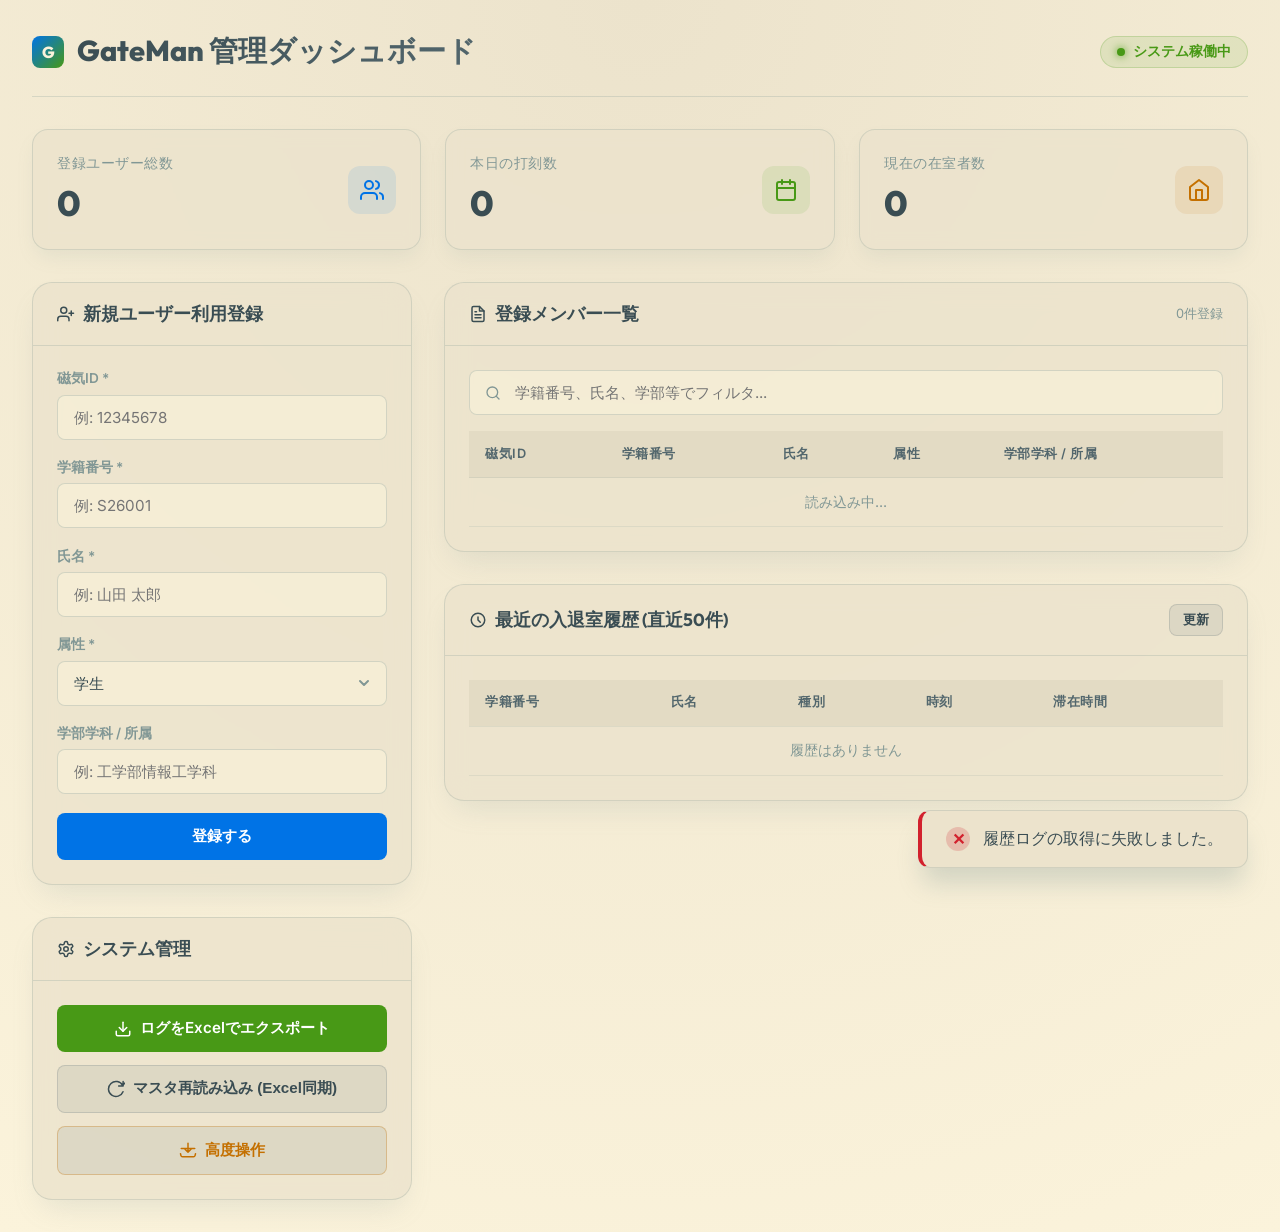
==== commit 1d69b7db: "webui新年度更新対応用ボタン設置、新年度対応用export" ====
--- a/templates/admin.html
+++ b/templates/admin.html
@@ -8,459 +8,7 @@
     <link rel="preconnect" href="https://fonts.googleapis.com">
     <link rel="preconnect" href="https://fonts.gstatic.com" crossorigin>
     <link href="https://fonts.googleapis.com/css2?family=Inter:wght@300;400;600;700&family=Outfit:wght@500;700;800&display=swap" rel="stylesheet">
-    <style>
-        :root {
-            --bg-color: #fbf3db;
-            --bg-gradient: radial-gradient(circle at 50% 0%, #ece3cc 0%, #fbf3db 100%);
-            --primary: #0073e6;
-            --primary-glow: rgba(0, 115, 230, 0.2);
-            --success: #489916;
-            --warning: #c47000;
-            --danger: #d2212d;
-            --text-main: #3a4d53;
-            --text-muted: #819795;
-            --text-normal: #53676d;
-            --glass-bg: rgba(236, 227, 204, 0.8);
-            --glass-border: rgba(129, 151, 149, 0.25);
-            --card-padding: 1.5rem;
-        }
-
-        * {
-            box-sizing: border-box;
-            margin: 0;
-            padding: 0;
-        }
-
-        body {
-            font-family: 'Inter', 'Segoe UI', Meiryo, sans-serif;
-            background: var(--bg-color);
-            background-image: var(--bg-gradient);
-            color: var(--text-main);
-            min-height: 100vh;
-            padding: 2rem;
-        }
-
-        .container {
-            max-width: 1400px;
-            margin: 0 auto;
-            display: flex;
-            flex-direction: column;
-            gap: 2rem;
-        }
-
-        /* Header styling */
-        header {
-            display: flex;
-            justify-content: space-between;
-            align-items: center;
-            border-bottom: 1px solid var(--glass-border);
-            padding-bottom: 1.5rem;
-        }
-
-        .header-title {
-            display: flex;
-            align-items: center;
-            gap: 0.8rem;
-        }
-
-        .logo-symbol {
-            width: 32px;
-            height: 32px;
-            border-radius: 8px;
-            background: linear-gradient(135deg, var(--primary), var(--success));
-            display: flex;
-            align-items: center;
-            justify-content: center;
-            font-weight: 800;
-            color: #fbf3db;
-            font-family: 'Outfit', sans-serif;
-        }
-
-        h1 {
-            font-family: 'Outfit', sans-serif;
-            font-size: 1.8rem;
-            font-weight: 800;
-            background: linear-gradient(135deg, var(--text-main), var(--text-normal));
-            -webkit-background-clip: text;
-            -webkit-text-fill-color: transparent;
-        }
-
-        .status-badge {
-            display: flex;
-            align-items: center;
-            gap: 0.5rem;
-            background: rgba(72, 153, 22, 0.1);
-            color: var(--success);
-            padding: 0.4rem 1rem;
-            border-radius: 100px;
-            font-size: 0.85rem;
-            font-weight: 600;
-            border: 1px solid rgba(72, 153, 22, 0.2);
-        }
-
-        .status-dot {
-            width: 8px;
-            height: 8px;
-            border-radius: 50%;
-            background: var(--success);
-            box-shadow: 0 0 8px var(--success);
-        }
-
-        /* Stats Grid */
-        .stats-grid {
-            display: grid;
-            grid-template-columns: repeat(auto-fit, minmax(280px, 1fr));
-            gap: 1.5rem;
-        }
-
-        .stat-card {
-            background: var(--glass-bg);
-            border: 1px solid var(--glass-border);
-            border-radius: 16px;
-            padding: 1.5rem;
-            display: flex;
-            align-items: center;
-            justify-content: space-between;
-            box-shadow: 0 10px 20px -5px rgba(129, 151, 149, 0.15);
-            backdrop-filter: blur(8px);
-        }
-
-        .stat-info h3 {
-            font-size: 0.9rem;
-            color: var(--text-muted);
-            font-weight: 500;
-            text-transform: uppercase;
-            letter-spacing: 0.5px;
-            margin-bottom: 0.5rem;
-        }
-
-        .stat-value {
-            font-size: 2.2rem;
-            font-weight: 800;
-            font-family: 'Outfit', sans-serif;
-            color: var(--text-main);
-        }
-
-        .stat-icon {
-            width: 48px;
-            height: 48px;
-            border-radius: 12px;
-            background: rgba(0, 115, 230, 0.1);
-            color: var(--primary);
-            display: flex;
-            align-items: center;
-            justify-content: center;
-        }
-
-        .stat-card:nth-child(2) .stat-icon {
-            background: rgba(72, 153, 22, 0.1);
-            color: var(--success);
-        }
-
-        .stat-card:nth-child(3) .stat-icon {
-            background: rgba(196, 112, 0, 0.1);
-            color: var(--warning);
-        }
-
-        /* Main Dashboard Grid Layout */
-        .dashboard-content {
-            display: grid;
-            grid-template-columns: 380px 1fr;
-            gap: 2rem;
-            align-items: start;
-        }
-
-        @media (max-width: 1024px) {
-            .dashboard-content {
-                grid-template-columns: 1fr;
-            }
-        }
-
-        .panel-col {
-            display: flex;
-            flex-direction: column;
-            gap: 2rem;
-        }
-
-        /* Card panels */
-        .card {
-            background: var(--glass-bg);
-            border: 1px solid var(--glass-border);
-            border-radius: 20px;
-            box-shadow: 0 15px 30px -10px rgba(129, 151, 149, 0.2);
-            backdrop-filter: blur(12px);
-            overflow: hidden;
-        }
-
-        .card-header {
-            padding: 1.2rem var(--card-padding);
-            border-bottom: 1px solid var(--glass-border);
-            display: flex;
-            justify-content: space-between;
-            align-items: center;
-        }
-
-        .card-title {
-            font-family: 'Outfit', sans-serif;
-            font-size: 1.1rem;
-            font-weight: 700;
-            display: flex;
-            align-items: center;
-            gap: 0.5rem;
-            color: var(--text-main);
-        }
-
-        .card-body {
-            padding: var(--card-padding);
-        }
-
-        /* Forms */
-        .form-group {
-            margin-bottom: 1.2rem;
-        }
-
-        .form-group label {
-            display: block;
-            font-size: 0.85rem;
-            font-weight: 600;
-            color: var(--text-muted);
-            margin-bottom: 0.4rem;
-        }
-
-        .form-control {
-            width: 100%;
-            background: rgba(251, 243, 219, 0.6);
-            border: 1px solid rgba(129, 151, 149, 0.3);
-            border-radius: 8px;
-            padding: 0.75rem 1rem;
-            color: var(--text-main);
-            font-family: inherit;
-            font-size: 0.95rem;
-            outline: none;
-            transition: all 0.2s;
-        }
-
-        .form-control:focus {
-            border-color: var(--primary);
-            background: rgba(251, 243, 219, 0.9);
-            box-shadow: 0 0 0 3px rgba(0, 115, 230, 0.15);
-        }
-
-        select.form-control {
-            appearance: none;
-            background-image: url("data:image/svg+xml,%3Csvg xmlns='http://www.w3.org/2000/svg' width='12' height='12' fill='none' stroke='%23819795' stroke-width='2' stroke-linecap='round' stroke-linejoin='round'%3E%3Cpolyline points='2 4 6 8 10 4'/%3E%3C/svg%3E");
-            background-repeat: no-repeat;
-            background-position: right 1rem center;
-            padding-right: 2.5rem;
-        }
-
-        select.form-control option {
-            background-color: #ece3cc;
-            color: var(--text-main);
-        }
-
-        /* Buttons */
-        .btn {
-            width: 100%;
-            padding: 0.8rem 1.2rem;
-            border: none;
-            border-radius: 8px;
-            font-size: 0.95rem;
-            font-weight: 600;
-            cursor: pointer;
-            display: inline-flex;
-            align-items: center;
-            justify-content: center;
-            gap: 0.5rem;
-            transition: all 0.2s;
-            color: #ffffff;
-        }
-
-        .btn-primary {
-            background: var(--primary);
-        }
-
-        .btn-primary:hover {
-            background: #0082ff;
-            box-shadow: 0 0 15px var(--primary-glow);
-        }
-
-        .btn-success {
-            background: var(--success);
-        }
-
-        .btn-success:hover {
-            background: #60bc00;
-            box-shadow: 0 0 15px rgba(72, 153, 22, 0.3);
-        }
-
-        .btn-secondary {
-            background: rgba(83, 103, 109, 0.1);
-            border: 1px solid rgba(83, 103, 109, 0.2);
-            color: var(--text-main);
-        }
-
-        .btn-secondary:hover {
-            background: rgba(83, 103, 109, 0.2);
-        }
-
-        .btn-group {
-            display: flex;
-            flex-direction: column;
-            gap: 0.8rem;
-        }
-
-        /* Tables & Lists */
-        .table-responsive {
-            width: 100%;
-            overflow-x: auto;
-        }
-
-        .data-table {
-            width: 100%;
-            border-collapse: collapse;
-            text-align: left;
-            font-size: 0.9rem;
-        }
-
-        .data-table th, .data-table td {
-            padding: 0.9rem 1rem;
-            border-bottom: 1px solid rgba(129, 151, 149, 0.15);
-        }
-
-        .data-table th {
-            font-weight: 600;
-            color: var(--text-normal);
-            background: rgba(213, 205, 182, 0.4);
-            font-size: 0.8rem;
-            text-transform: uppercase;
-            letter-spacing: 0.5px;
-        }
-
-        .data-table tbody tr:hover {
-            background: rgba(255, 255, 255, 0.3);
-        }
-
-        .scrollable-box {
-            max-height: 400px;
-            overflow-y: auto;
-        }
-
-        .scrollable-box::-webkit-scrollbar {
-            width: 6px;
-        }
-
-        .scrollable-box::-webkit-scrollbar-track {
-            background: transparent;
-        }
-
-        .scrollable-box::-webkit-scrollbar-thumb {
-            background: rgba(129, 151, 149, 0.3);
-            border-radius: 3px;
-        }
-
-        .scrollable-box::-webkit-scrollbar-thumb:hover {
-            background: rgba(129, 151, 149, 0.5);
-        }
-
-        /* Badges */
-        .badge {
-            display: inline-block;
-            padding: 0.2rem 0.5rem;
-            border-radius: 4px;
-            font-size: 0.75rem;
-            font-weight: 600;
-        }
-
-        .badge-enter {
-            background: rgba(72, 153, 22, 0.15);
-            color: var(--success);
-            border: 1px solid rgba(72, 153, 22, 0.25);
-        }
-
-        .badge-exit {
-            background: rgba(210, 33, 45, 0.15);
-            color: var(--danger);
-            border: 1px solid rgba(210, 33, 45, 0.25);
-        }
-
-        .badge-role {
-            background: rgba(0, 115, 230, 0.15);
-            color: var(--primary);
-            border: 1px solid rgba(0, 115, 230, 0.25);
-        }
-
-        /* Toast Message */
-        .toast {
-            position: fixed;
-            bottom: 2rem;
-            right: 2rem;
-            background: #ece3cc;
-            border: 1px solid var(--glass-border);
-            border-radius: 12px;
-            padding: 1rem 1.5rem;
-            box-shadow: 0 20px 25px -5px rgba(129, 151, 149, 0.3);
-            display: flex;
-            align-items: center;
-            gap: 0.8rem;
-            z-index: 100;
-            transform: translateY(100px);
-            opacity: 0;
-            transition: all 0.3s cubic-bezier(0.175, 0.885, 0.32, 1.275);
-            color: var(--text-main);
-        }
-
-        .toast.show {
-            transform: translateY(0);
-            opacity: 1;
-        }
-
-        .toast-icon {
-            width: 24px;
-            height: 24px;
-            border-radius: 50%;
-            display: flex;
-            align-items: center;
-            justify-content: center;
-            font-weight: bold;
-        }
-
-        .toast-success {
-            border-left: 4px solid var(--success);
-        }
-
-        .toast-success .toast-icon {
-            background: rgba(72, 153, 22, 0.2);
-            color: var(--success);
-        }
-
-        .toast-error {
-            border-left: 4px solid var(--danger);
-        }
-
-        .toast-error .toast-icon {
-            background: rgba(210, 33, 45, 0.2);
-            color: var(--danger);
-        }
-
-        /* Utilities */
-        .search-bar {
-            margin-bottom: 1rem;
-            position: relative;
-        }
-
-        .search-bar svg {
-            position: absolute;
-            left: 1rem;
-            top: 50%;
-            transform: translateY(-50%);
-            color: var(--text-muted);
-        }
-
-        .search-bar .form-control {
-            padding-left: 2.8rem;
-        }
-    </style>
+    <link rel="stylesheet" href="/static/css/admin.css">
 </head>
 <body>
 
@@ -536,10 +84,10 @@
                             </div>
                             <div class="form-group">
                                 <label for="reg-attribute">属性 *</label>
-                                <select id="reg-attribute" class="form-control" required>
-                                    <option value="学生">学生</option>
-                                    <option value="学生スタッフ">学生スタッフ</option>
-                                    <option value="教職員">教職員</option>
+                                <select id="reg-attr-code" class="form-control" required>
+                                    <option value="1">学生</option>
+                                    <option value="9">学生スタッフ</option>
+                                    <option value="0">教職員</option>
                                 </select>
                             </div>
                             <div class="form-group">
@@ -570,6 +118,17 @@
                             <button class="btn btn-secondary" onclick="reloadMasterCache()">
                                 <svg width="18" height="18" viewBox="0 0 24 24" fill="none" stroke="currentColor" stroke-width="2" stroke-linecap="round" stroke-linejoin="round"><path d="M21.5 2v6h-6M21.34 15.57a10 10 0 1 1-.57-8.38l5.67-5.67"/></svg>
                                 マスタ再読み込み (Excel同期)
+                            </button>
+                            <button class="btn btn-secondary" onclick="toggleAdvanced()" style="border-color: rgba(196,112,0,0.3); color: var(--warning);">
+                                <svg width="18" height="18" viewBox="0 0 24 24" fill="none" stroke="currentColor" stroke-width="2" stroke-linecap="round" stroke-linejoin="round"><path d="M12 15V3m0 12l-4-4m4 4l4-4M2 17l.621 2.485A2 2 0 0 0 4.561 21h14.878a2 2 0 0 0 1.94-1.515L22 17M3 10h18"/></svg>
+                                高度操作
+                            </button>
+                        </div>
+                        <div id="advanced-panel" style="display:none; margin-top:1rem; padding-top:1rem; border-top:1px solid var(--glass-border);">
+                            <div style="font-size:0.85rem; color:var(--text-muted); margin-bottom:0.8rem; font-weight:600;">年度更新</div>
+                            <button class="btn btn-secondary" onclick="confirmYearRollover()" style="border-color: rgba(210,33,45,0.3); color: var(--danger);">
+                                <svg width="18" height="18" viewBox="0 0 24 24" fill="none" stroke="currentColor" stroke-width="2" stroke-linecap="round" stroke-linejoin="round"><circle cx="12" cy="12" r="10"/><polyline points="12 6 12 12 16 14"/></svg>
+                                次年度準備（エクスポート & 新シート作成）
                             </button>
                         </div>
                     </div>
@@ -633,8 +192,8 @@
                                         <th>学籍番号</th>
                                         <th>氏名</th>
                                         <th>種別</th>
-                                        <th>入室時刻</th>
-                                        <th>退室時刻</th>
+                                        <th>時刻</th>
+                                        <th>滞在時間</th>
                                     </tr>
                                 </thead>
                                 <tbody id="logs-list-body">
@@ -757,12 +316,8 @@
 
             tbody.innerHTML = logs.map(log => {
                 let statusBadge = '';
-                if (log.ExitAt) {
-                    if (!log.EnterAt) {
-                        statusBadge = '<span class="badge badge-exit" style="background: rgba(196, 112, 0, 0.15); color: var(--warning); border-color: rgba(196, 112, 0, 0.25);">退室のみ</span>';
-                    } else {
-                        statusBadge = '<span class="badge badge-exit">退室済</span>';
-                    }
+                if (log.Status === '退室' || log.Status === '強制退室') {
+                    statusBadge = '<span class="badge badge-exit">退室済</span>';
                 } else {
                     statusBadge = '<span class="badge badge-enter">入室中</span>';
                 }
@@ -772,8 +327,8 @@
                         <td>${escapeHtml(log.StudentID)}</td>
                         <td style="font-weight: 600;">${escapeHtml(log.Name)}</td>
                         <td>${statusBadge}</td>
-                        <td>${log.EnterAt ? formatDateString(log.EnterAt) : '<span style="color:var(--text-muted);">-</span>'}</td>
-                        <td>${log.ExitAt ? formatDateString(log.ExitAt) : '<span style="color:var(--text-muted); font-style:italic;">入室中</span>'}</td>
+                        <td>${log.Timestamp ? formatDateString(log.Timestamp) : '<span style="color:var(--text-muted);">-</span>'}</td>
+                        <td>${log.Status === '入室' ? '<span style="color:var(--text-muted); font-style:italic;">滞在中</span>' : '<span style="color:var(--text-muted);">-</span>'}</td>
                     </tr>
                 `;
             }).join('');
@@ -801,14 +356,14 @@
             const cardID = document.getElementById('reg-card-id').value.trim();
             const studentID = document.getElementById('reg-student-id').value.trim();
             const name = document.getElementById('reg-name').value.trim();
-            const attribute = document.getElementById('reg-attribute').value;
+            const attrCode = document.getElementById('reg-attr-code').value;
             const department = document.getElementById('reg-department').value.trim();
 
             const formData = new FormData();
             formData.append('card_id', cardID);
             formData.append('student_id', studentID);
             formData.append('name', name);
-            formData.append('attribute', attribute);
+            formData.append('attr_code', attrCode);
             formData.append('department', department);
 
             fetch('/api/users', {
@@ -851,6 +406,42 @@
             });
         }
 
+        // Toggle advanced operations panel
+        function toggleAdvanced() {
+            const panel = document.getElementById('advanced-panel');
+            panel.style.display = panel.style.display === 'none' ? 'block' : 'none';
+        }
+
+        // Confirm and execute year rollover
+        function confirmYearRollover() {
+            if (!confirm('現在の年度の登録者データをアーカイブし、新年度シートを作成します。よろしいですか？')) {
+                return;
+            }
+
+            const btn = document.querySelector('#advanced-panel .btn');
+            btn.disabled = true;
+            btn.textContent = '処理中...';
+
+            fetch('/api/year/rollover', { method: 'POST' })
+                .then(response => response.json())
+                .then(data => {
+                    if (data.success) {
+                        showToast(data.message.replace('\\n', ' / '), true);
+                        loadUsers();
+                    } else {
+                        showToast('エラー: ' + data.message, false);
+                    }
+                })
+                .catch(error => {
+                    console.error('Error:', error);
+                    showToast('サーバー通信エラーが発生しました。', false);
+                })
+                .finally(() => {
+                    btn.disabled = false;
+                    btn.textContent = '次年度準備（エクスポート & 新シート作成）';
+                });
+        }
+
         // Escape HTML to prevent XSS
         function escapeHtml(unsafe) {
             if (!unsafe) return '';
--- a/static/css/admin.css
+++ b/static/css/admin.css
@@ -0,0 +1,441 @@
+:root {
+	--bg-color: #fbf3db;
+	--bg-gradient: radial-gradient(circle at 50% 0%, #ece3cc 0%, #fbf3db 100%);
+	--primary: #0073e6;
+	--primary-glow: rgba(0, 115, 230, 0.2);
+	--success: #489916;
+	--warning: #c47000;
+	--danger: #d2212d;
+	--text-main: #3a4d53;
+	--text-muted: #819795;
+	--text-normal: #53676d;
+	--glass-bg: rgba(236, 227, 204, 0.8);
+	--glass-border: rgba(129, 151, 149, 0.25);
+	--card-padding: 1.5rem;
+}
+
+* {
+	box-sizing: border-box;
+	margin: 0;
+	padding: 0;
+}
+
+body {
+	font-family: 'Inter', 'Segoe UI', Meiryo, sans-serif;
+	background: var(--bg-color);
+	background-image: var(--bg-gradient);
+	color: var(--text-main);
+	min-height: 100vh;
+	padding: 2rem;
+}
+
+.container {
+	max-width: 1400px;
+	margin: 0 auto;
+	display: flex;
+	flex-direction: column;
+	gap: 2rem;
+}
+
+header {
+	display: flex;
+	justify-content: space-between;
+	align-items: center;
+	border-bottom: 1px solid var(--glass-border);
+	padding-bottom: 1.5rem;
+}
+
+.header-title {
+	display: flex;
+	align-items: center;
+	gap: 0.8rem;
+}
+
+.logo-symbol {
+	width: 32px;
+	height: 32px;
+	border-radius: 8px;
+	background: linear-gradient(135deg, var(--primary), var(--success));
+	display: flex;
+	align-items: center;
+	justify-content: center;
+	font-weight: 800;
+	color: #fbf3db;
+	font-family: 'Outfit', sans-serif;
+}
+
+h1 {
+	font-family: 'Outfit', sans-serif;
+	font-size: 1.8rem;
+	font-weight: 800;
+	background: linear-gradient(135deg, var(--text-main), var(--text-normal));
+	-webkit-background-clip: text;
+	-webkit-text-fill-color: transparent;
+}
+
+.status-badge {
+	display: flex;
+	align-items: center;
+	gap: 0.5rem;
+	background: rgba(72, 153, 22, 0.1);
+	color: var(--success);
+	padding: 0.4rem 1rem;
+	border-radius: 100px;
+	font-size: 0.85rem;
+	font-weight: 600;
+	border: 1px solid rgba(72, 153, 22, 0.2);
+}
+
+.status-dot {
+	width: 8px;
+	height: 8px;
+	border-radius: 50%;
+	background: var(--success);
+	box-shadow: 0 0 8px var(--success);
+}
+
+.stats-grid {
+	display: grid;
+	grid-template-columns: repeat(auto-fit, minmax(280px, 1fr));
+	gap: 1.5rem;
+}
+
+.stat-card {
+	background: var(--glass-bg);
+	border: 1px solid var(--glass-border);
+	border-radius: 16px;
+	padding: 1.5rem;
+	display: flex;
+	align-items: center;
+	justify-content: space-between;
+	box-shadow: 0 10px 20px -5px rgba(129, 151, 149, 0.15);
+	backdrop-filter: blur(8px);
+}
+
+.stat-info h3 {
+	font-size: 0.9rem;
+	color: var(--text-muted);
+	font-weight: 500;
+	text-transform: uppercase;
+	letter-spacing: 0.5px;
+	margin-bottom: 0.5rem;
+}
+
+.stat-value {
+	font-size: 2.2rem;
+	font-weight: 800;
+	font-family: 'Outfit', sans-serif;
+	color: var(--text-main);
+}
+
+.stat-icon {
+	width: 48px;
+	height: 48px;
+	border-radius: 12px;
+	background: rgba(0, 115, 230, 0.1);
+	color: var(--primary);
+	display: flex;
+	align-items: center;
+	justify-content: center;
+}
+
+.stat-card:nth-child(2) .stat-icon {
+	background: rgba(72, 153, 22, 0.1);
+	color: var(--success);
+}
+
+.stat-card:nth-child(3) .stat-icon {
+	background: rgba(196, 112, 0, 0.1);
+	color: var(--warning);
+}
+
+.dashboard-content {
+	display: grid;
+	grid-template-columns: 380px 1fr;
+	gap: 2rem;
+	align-items: start;
+}
+
+@media (max-width: 1024px) {
+	.dashboard-content {
+		grid-template-columns: 1fr;
+	}
+}
+
+.panel-col {
+	display: flex;
+	flex-direction: column;
+	gap: 2rem;
+}
+
+.card {
+	background: var(--glass-bg);
+	border: 1px solid var(--glass-border);
+	border-radius: 20px;
+	box-shadow: 0 15px 30px -10px rgba(129, 151, 149, 0.2);
+	backdrop-filter: blur(12px);
+	overflow: hidden;
+}
+
+.card-header {
+	padding: 1.2rem var(--card-padding);
+	border-bottom: 1px solid var(--glass-border);
+	display: flex;
+	justify-content: space-between;
+	align-items: center;
+}
+
+.card-title {
+	font-family: 'Outfit', sans-serif;
+	font-size: 1.1rem;
+	font-weight: 700;
+	display: flex;
+	align-items: center;
+	gap: 0.5rem;
+	color: var(--text-main);
+}
+
+.card-body {
+	padding: var(--card-padding);
+}
+
+.form-group {
+	margin-bottom: 1.2rem;
+}
+
+.form-group label {
+	display: block;
+	font-size: 0.85rem;
+	font-weight: 600;
+	color: var(--text-muted);
+	margin-bottom: 0.4rem;
+}
+
+.form-control {
+	width: 100%;
+	background: rgba(251, 243, 219, 0.6);
+	border: 1px solid rgba(129, 151, 149, 0.3);
+	border-radius: 8px;
+	padding: 0.75rem 1rem;
+	color: var(--text-main);
+	font-family: inherit;
+	font-size: 0.95rem;
+	outline: none;
+	transition: all 0.2s;
+}
+
+.form-control:focus {
+	border-color: var(--primary);
+	background: rgba(251, 243, 219, 0.9);
+	box-shadow: 0 0 0 3px rgba(0, 115, 230, 0.15);
+}
+
+select.form-control {
+	appearance: none;
+	background-image: url("data:image/svg+xml,%3Csvg xmlns='http://www.w3.org/2000/svg' width='12' height='12' fill='none' stroke='%23819795' stroke-width='2' stroke-linecap='round' stroke-linejoin='round'%3E%3Cpolyline points='2 4 6 8 10 4'/%3E%3C/svg%3E");
+	background-repeat: no-repeat;
+	background-position: right 1rem center;
+	padding-right: 2.5rem;
+}
+
+select.form-control option {
+	background-color: #ece3cc;
+	color: var(--text-main);
+}
+
+.btn {
+	width: 100%;
+	padding: 0.8rem 1.2rem;
+	border: none;
+	border-radius: 8px;
+	font-size: 0.95rem;
+	font-weight: 600;
+	cursor: pointer;
+	display: inline-flex;
+	align-items: center;
+	justify-content: center;
+	gap: 0.5rem;
+	transition: all 0.2s;
+	color: #ffffff;
+}
+
+.btn-primary {
+	background: var(--primary);
+}
+
+.btn-primary:hover {
+	background: #0082ff;
+	box-shadow: 0 0 15px var(--primary-glow);
+}
+
+.btn-success {
+	background: var(--success);
+}
+
+.btn-success:hover {
+	background: #60bc00;
+	box-shadow: 0 0 15px rgba(72, 153, 22, 0.3);
+}
+
+.btn-secondary {
+	background: rgba(83, 103, 109, 0.1);
+	border: 1px solid rgba(83, 103, 109, 0.2);
+	color: var(--text-main);
+}
+
+.btn-secondary:hover {
+	background: rgba(83, 103, 109, 0.2);
+}
+
+.btn-group {
+	display: flex;
+	flex-direction: column;
+	gap: 0.8rem;
+}
+
+.table-responsive {
+	width: 100%;
+	overflow-x: auto;
+}
+
+.data-table {
+	width: 100%;
+	border-collapse: collapse;
+	text-align: left;
+	font-size: 0.9rem;
+}
+
+.data-table th, .data-table td {
+	padding: 0.9rem 1rem;
+	border-bottom: 1px solid rgba(129, 151, 149, 0.15);
+}
+
+.data-table th {
+	font-weight: 600;
+	color: var(--text-normal);
+	background: rgba(213, 205, 182, 0.4);
+	font-size: 0.8rem;
+	text-transform: uppercase;
+	letter-spacing: 0.5px;
+}
+
+.data-table tbody tr:hover {
+	background: rgba(255, 255, 255, 0.3);
+}
+
+.scrollable-box {
+	max-height: 400px;
+	overflow-y: auto;
+}
+
+.scrollable-box::-webkit-scrollbar {
+	width: 6px;
+}
+
+.scrollable-box::-webkit-scrollbar-track {
+	background: transparent;
+}
+
+.scrollable-box::-webkit-scrollbar-thumb {
+	background: rgba(129, 151, 149, 0.3);
+	border-radius: 3px;
+}
+
+.scrollable-box::-webkit-scrollbar-thumb:hover {
+	background: rgba(129, 151, 149, 0.5);
+}
+
+.badge {
+	display: inline-block;
+	padding: 0.2rem 0.5rem;
+	border-radius: 4px;
+	font-size: 0.75rem;
+	font-weight: 600;
+}
+
+.badge-enter {
+	background: rgba(72, 153, 22, 0.15);
+	color: var(--success);
+	border: 1px solid rgba(72, 153, 22, 0.25);
+}
+
+.badge-exit {
+	background: rgba(210, 33, 45, 0.15);
+	color: var(--danger);
+	border: 1px solid rgba(210, 33, 45, 0.25);
+}
+
+.badge-role {
+	background: rgba(0, 115, 230, 0.15);
+	color: var(--primary);
+	border: 1px solid rgba(0, 115, 230, 0.25);
+}
+
+.toast {
+	position: fixed;
+	bottom: 2rem;
+	right: 2rem;
+	background: #ece3cc;
+	border: 1px solid var(--glass-border);
+	border-radius: 12px;
+	padding: 1rem 1.5rem;
+	box-shadow: 0 20px 25px -5px rgba(129, 151, 149, 0.3);
+	display: flex;
+	align-items: center;
+	gap: 0.8rem;
+	z-index: 100;
+	transform: translateY(100px);
+	opacity: 0;
+	transition: all 0.3s cubic-bezier(0.175, 0.885, 0.32, 1.275);
+	color: var(--text-main);
+}
+
+.toast.show {
+	transform: translateY(0);
+	opacity: 1;
+}
+
+.toast-icon {
+	width: 24px;
+	height: 24px;
+	border-radius: 50%;
+	display: flex;
+	align-items: center;
+	justify-content: center;
+	font-weight: bold;
+}
+
+.toast-success {
+	border-left: 4px solid var(--success);
+}
+
+.toast-success .toast-icon {
+	background: rgba(72, 153, 22, 0.2);
+	color: var(--success);
+}
+
+.toast-error {
+	border-left: 4px solid var(--danger);
+}
+
+.toast-error .toast-icon {
+	background: rgba(210, 33, 45, 0.2);
+	color: var(--danger);
+}
+
+.search-bar {
+	margin-bottom: 1rem;
+	position: relative;
+}
+
+.search-bar svg {
+	position: absolute;
+	left: 1rem;
+	top: 50%;
+	transform: translateY(-50%);
+	color: var(--text-muted);
+}
+
+.search-bar .form-control {
+	padding-left: 2.8rem;
+}
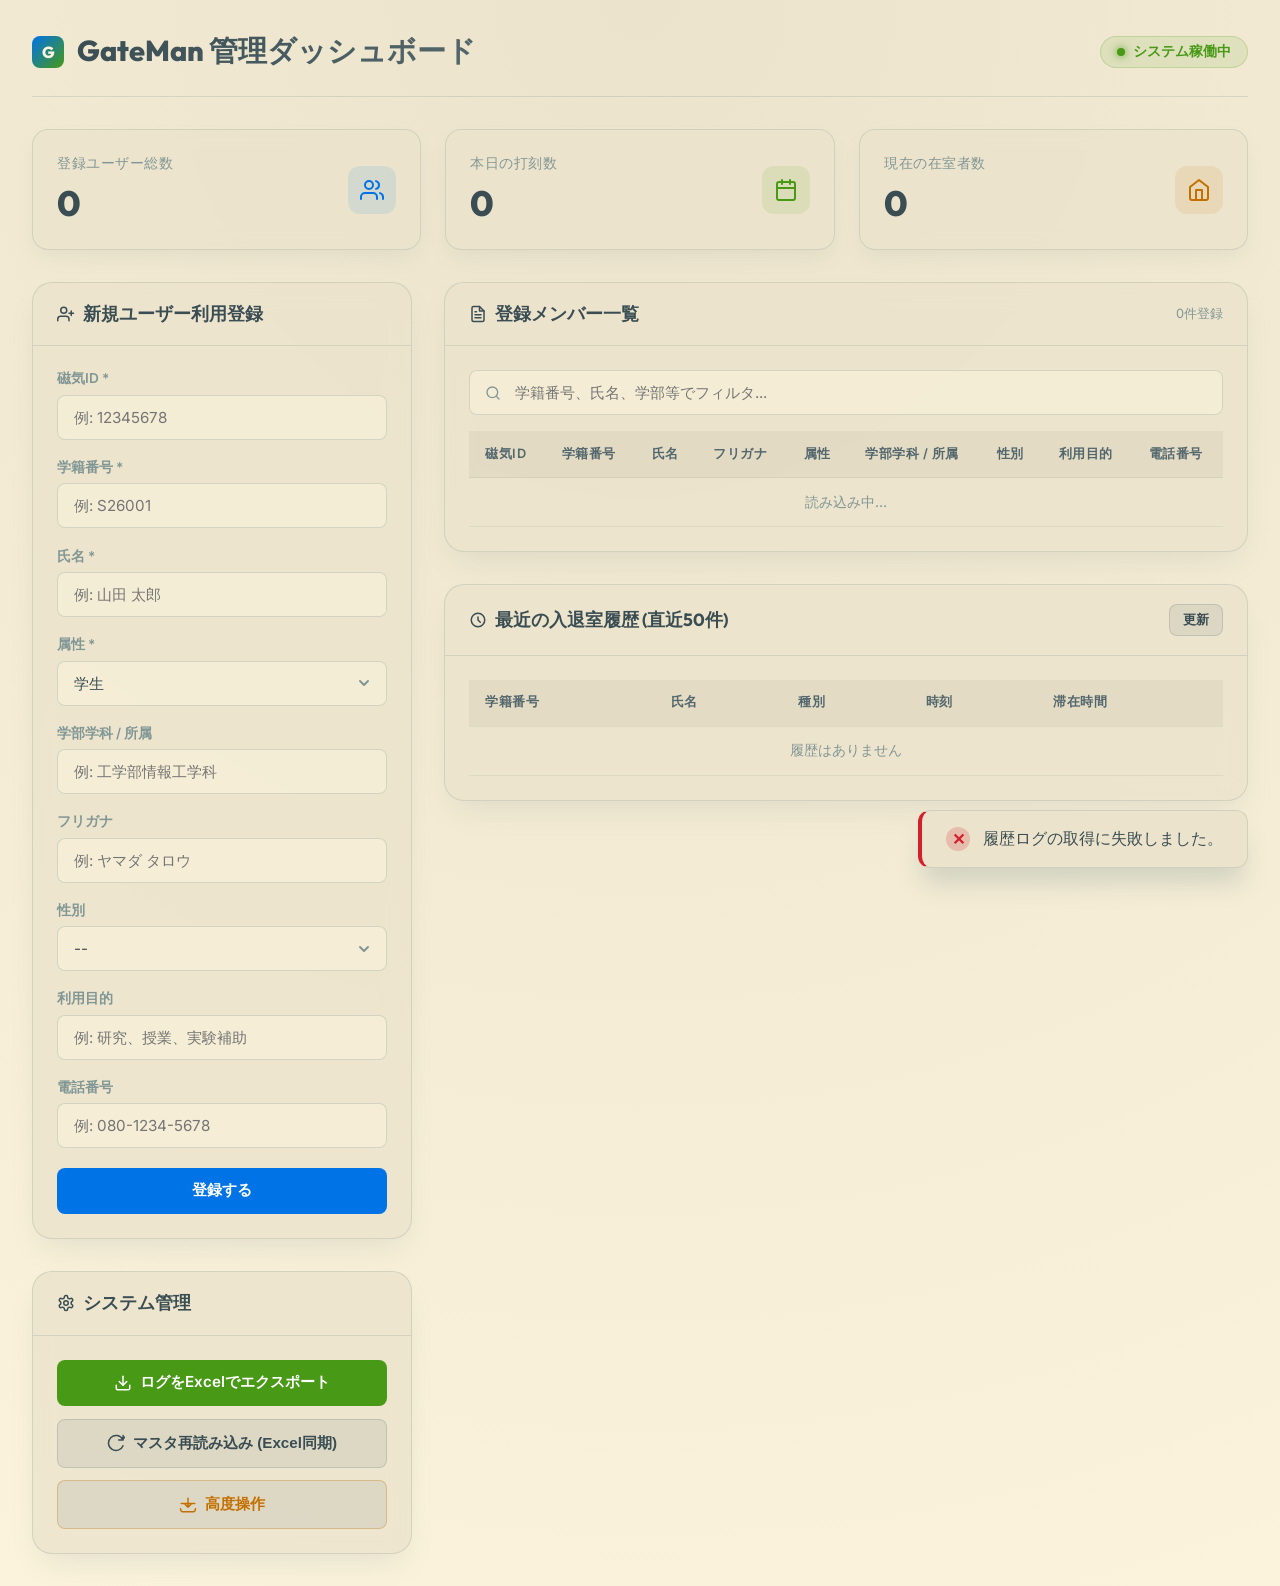
==== commit c44fc859: "Userモデルに性別・利用目的・電話番号を追加、管理画面の登録フォームと一覧に対応" ====
--- a/templates/admin.html
+++ b/templates/admin.html
@@ -93,6 +93,26 @@
                             <div class="form-group">
                                 <label for="reg-department">学部学科 / 所属</label>
                                 <input type="text" id="reg-department" class="form-control" placeholder="例: 工学部情報工学科">
+                            </div>
+                            <div class="form-group">
+                                <label for="reg-furigana">フリガナ</label>
+                                <input type="text" id="reg-furigana" class="form-control" placeholder="例: ヤマダ タロウ">
+                            </div>
+                            <div class="form-group">
+                                <label for="reg-gender">性別</label>
+                                <select id="reg-gender" class="form-control">
+                                    <option value="">--</option>
+                                    <option value="男">男</option>
+                                    <option value="女">女</option>
+                                </select>
+                            </div>
+                            <div class="form-group">
+                                <label for="reg-purpose">利用目的</label>
+                                <input type="text" id="reg-purpose" class="form-control" placeholder="例: 研究、授業、実験補助">
+                            </div>
+                            <div class="form-group">
+                                <label for="reg-phone">電話番号</label>
+                                <input type="tel" id="reg-phone" class="form-control" placeholder="例: 080-1234-5678">
                             </div>
                             <button type="submit" class="btn btn-primary">
                                 登録する
@@ -159,13 +179,17 @@
                                         <th>磁気ID</th>
                                         <th>学籍番号</th>
                                         <th>氏名</th>
+                                        <th>フリガナ</th>
                                         <th>属性</th>
                                         <th>学部学科 / 所属</th>
+                                        <th>性別</th>
+                                        <th>利用目的</th>
+                                        <th>電話番号</th>
                                     </tr>
                                 </thead>
                                 <tbody id="users-list-body">
                                     <tr>
-                                        <td colspan="5" style="text-align: center; color: var(--text-muted);">読み込み中...</td>
+                                        <td colspan="9" style="text-align: center; color: var(--text-muted);">読み込み中...</td>
                                     </tr>
                                 </tbody>
                             </table>
@@ -256,19 +280,39 @@
         function renderUsersTable(users) {
             const tbody = document.getElementById('users-list-body');
             if (users.length === 0) {
-                tbody.innerHTML = `<tr><td colspan="5" style="text-align: center; color: var(--text-muted);">登録ユーザーはいません</td></tr>`;
+                tbody.innerHTML = `<tr><td colspan="9" style="text-align: center; color: var(--text-muted);">登録ユーザーはいません</td></tr>`;
                 return;
             }
 
-            tbody.innerHTML = users.map(user => `
+            tbody.innerHTML = users.map((user, idx) => `
                 <tr>
                     <td><code>${escapeHtml(user.CardID)}</code></td>
                     <td>${escapeHtml(user.StudentID)}</td>
                     <td style="font-weight: 600;">${escapeHtml(user.Name)}</td>
+                    <td>${escapeHtml(user.Furigana || '-')}</td>
                     <td><span class="badge badge-role">${escapeHtml(user.Attribute)}</span></td>
                     <td>${escapeHtml(user.Department || '-')}</td>
+                    <td>${escapeHtml(user.Gender || '-')}</td>
+                    <td>${escapeHtml(user.Purpose || '-')}</td>
+                    <td><span class="phone-reveal" onclick="togglePhone(this, ${idx})" data-phone="${escapeHtml(user.Phone || '')}">表示</span></td>
                 </tr>
             `).join('');
+        }
+
+        function togglePhone(el, idx) {
+            const phone = el.getAttribute('data-phone');
+            if (!phone) {
+                el.textContent = '-';
+                return;
+            }
+            if (el.classList.contains('revealed')) {
+                el.textContent = '表示';
+                el.classList.remove('revealed');
+            } else {
+                el.textContent = phone;
+                el.classList.add('revealed');
+                el.style.cursor = 'pointer';
+            }
         }
 
         // Filter Users Table
@@ -284,7 +328,10 @@
                 u.StudentID.toLowerCase().includes(query) ||
                 u.Name.toLowerCase().includes(query) ||
                 u.Attribute.toLowerCase().includes(query) ||
-                (u.Department && u.Department.toLowerCase().includes(query))
+                (u.Department && u.Department.toLowerCase().includes(query)) ||
+                (u.Furigana && u.Furigana.toLowerCase().includes(query)) ||
+                (u.Gender && u.Gender.toLowerCase().includes(query)) ||
+                (u.Purpose && u.Purpose.toLowerCase().includes(query))
             );
             renderUsersTable(filtered);
         }
@@ -358,6 +405,10 @@
             const name = document.getElementById('reg-name').value.trim();
             const attrCode = document.getElementById('reg-attr-code').value;
             const department = document.getElementById('reg-department').value.trim();
+            const furigana = document.getElementById('reg-furigana').value.trim();
+            const gender = document.getElementById('reg-gender').value;
+            const purpose = document.getElementById('reg-purpose').value.trim();
+            const phone = document.getElementById('reg-phone').value.trim();
 
             const formData = new FormData();
             formData.append('card_id', cardID);
@@ -365,6 +416,10 @@
             formData.append('name', name);
             formData.append('attr_code', attrCode);
             formData.append('department', department);
+            formData.append('furigana', furigana);
+            formData.append('gender', gender);
+            formData.append('purpose', purpose);
+            formData.append('phone', phone);
 
             fetch('/api/users', {
                 method: 'POST',
--- a/static/css/admin.css
+++ b/static/css/admin.css
@@ -439,3 +439,23 @@
 .search-bar .form-control {
 	padding-left: 2.8rem;
 }
+
+.phone-reveal {
+	cursor: pointer;
+	color: var(--primary);
+	font-size: 0.8rem;
+	font-weight: 600;
+	text-decoration: underline dotted;
+	text-underline-offset: 2px;
+}
+
+.phone-reveal:hover {
+	color: #0082ff;
+}
+
+.phone-reveal.revealed {
+	color: var(--text-main);
+	text-decoration: none;
+	font-size: 0.85rem;
+	font-weight: 400;
+}
